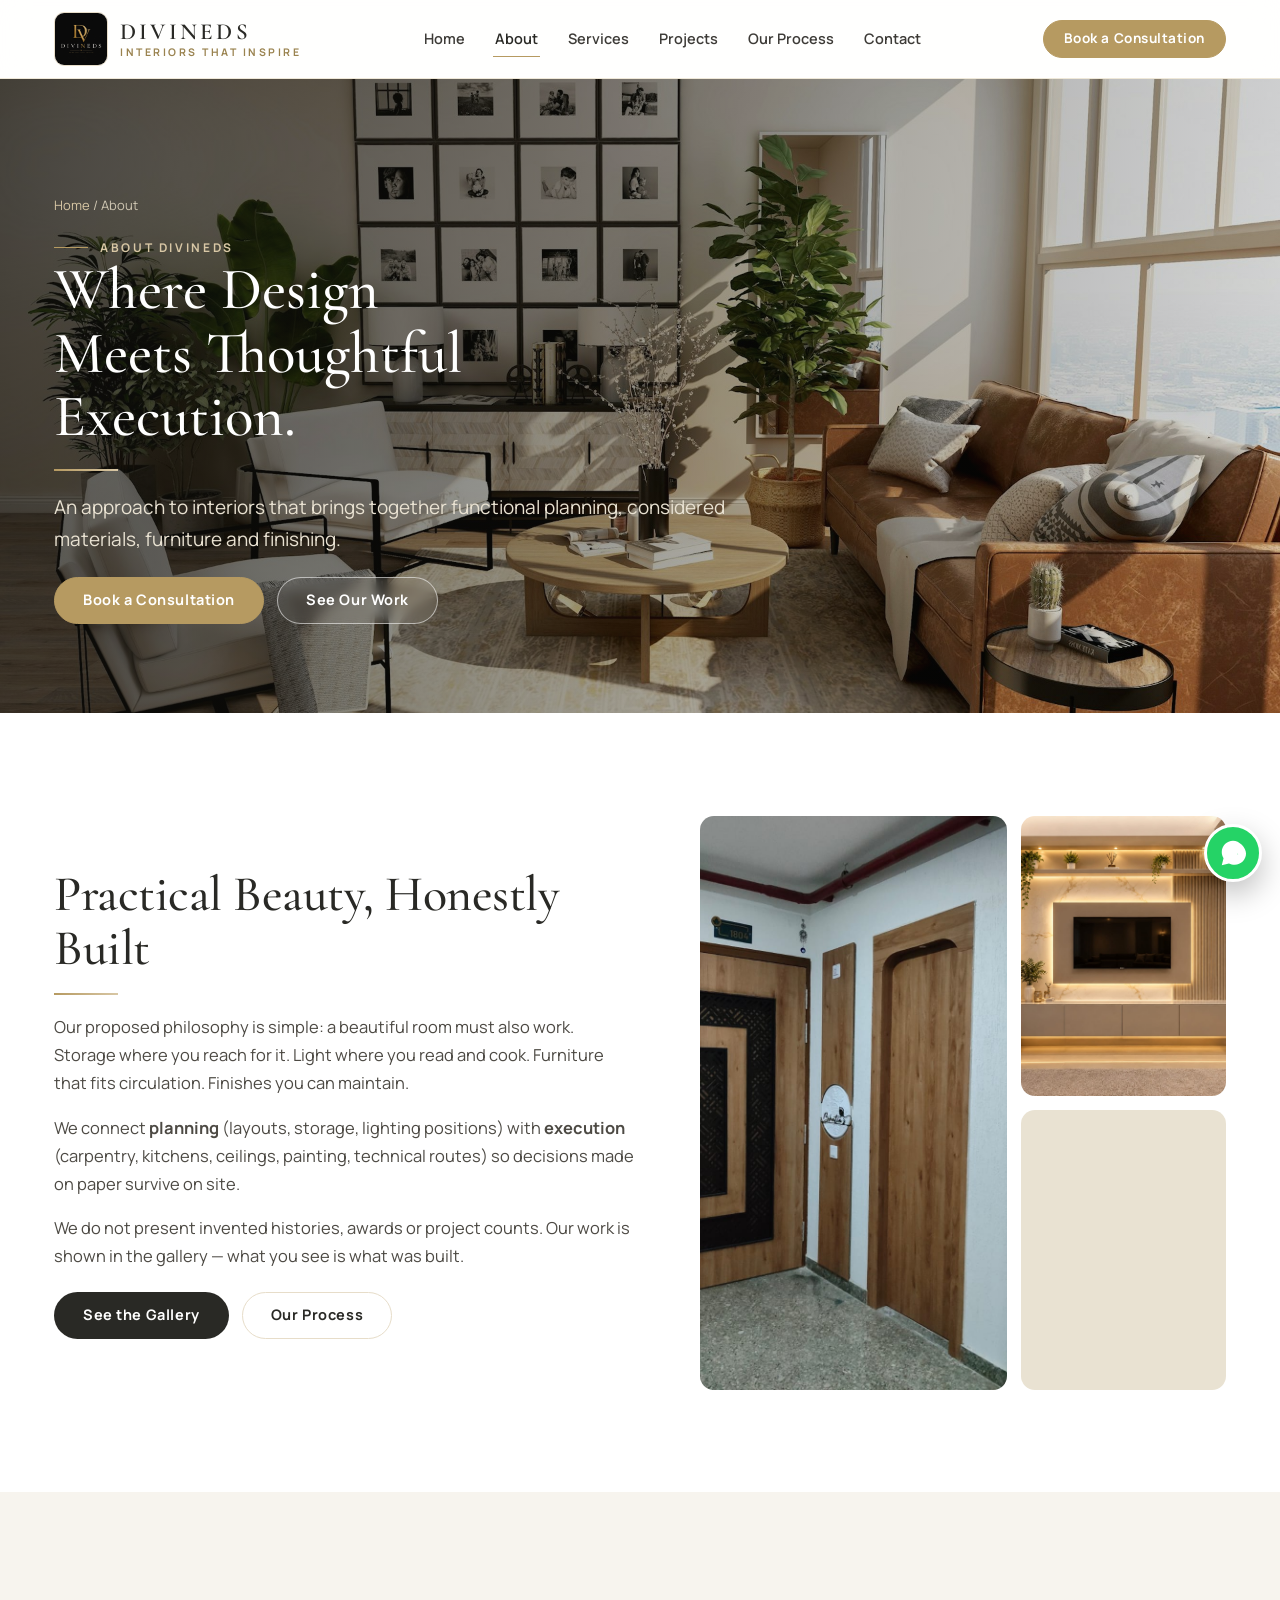
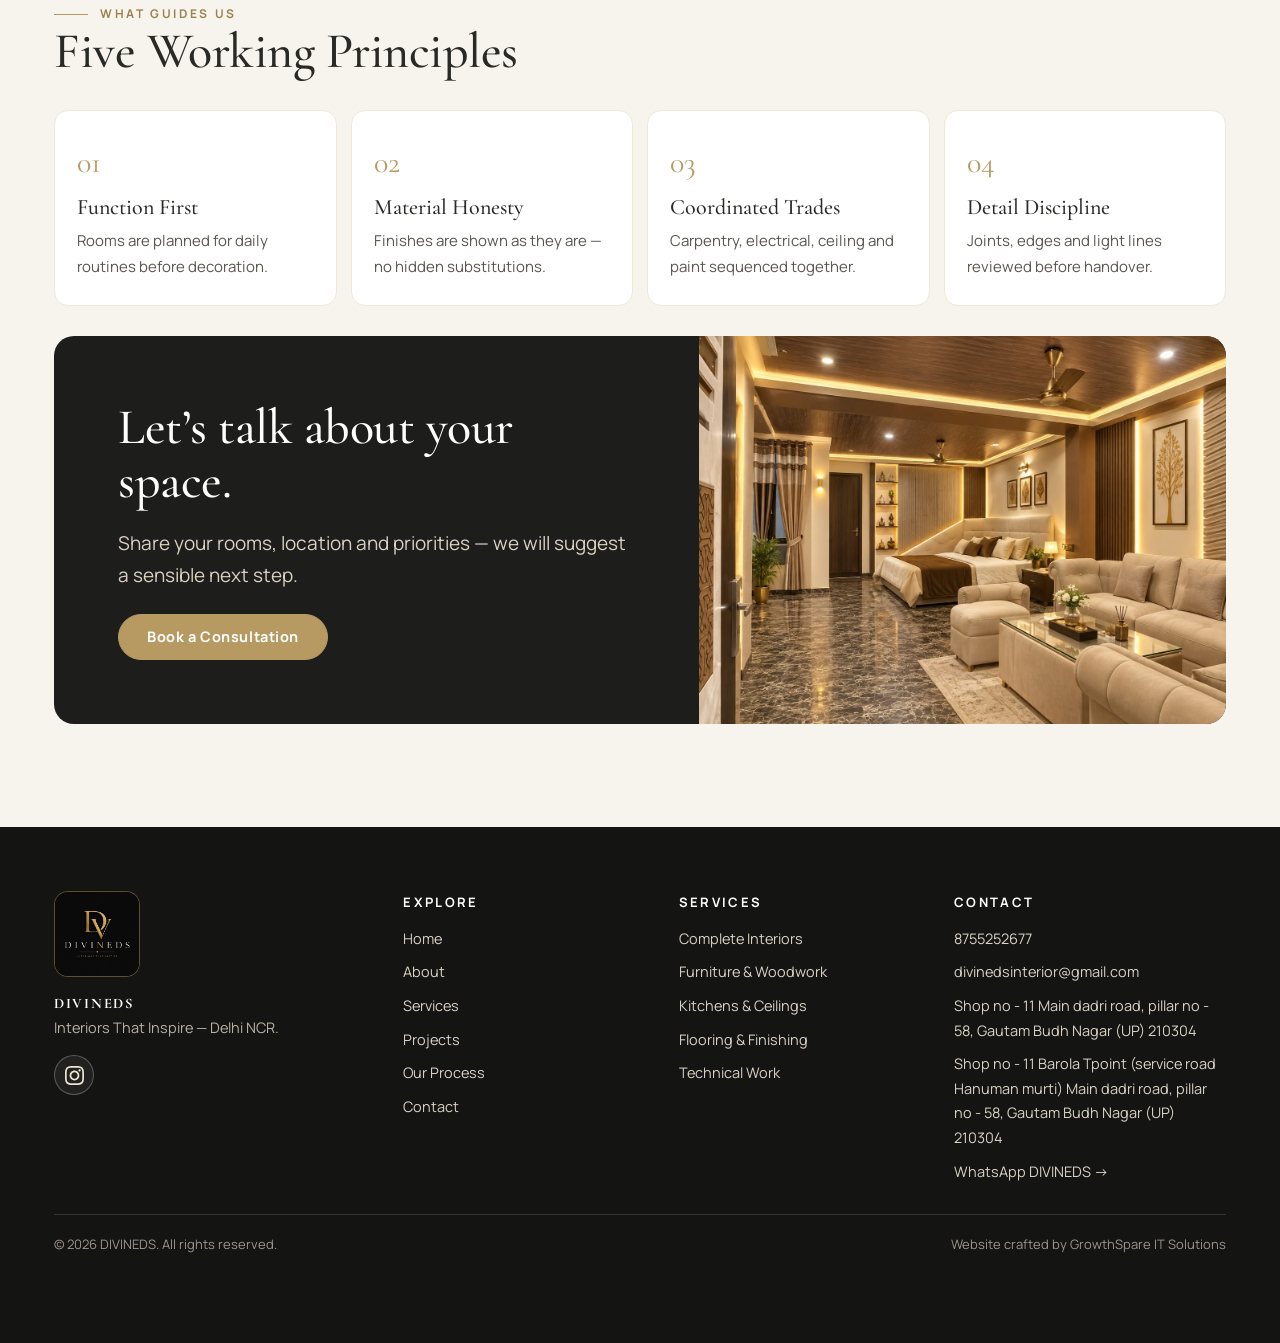
==== about.html @ 7812a4da "Launch DIVINEDS luxury interior website" ====
<!DOCTYPE html>
<html lang="en">
<head>
<meta charset="UTF-8"><meta name="viewport" content="width=device-width, initial-scale=1.0">
<title>About DIVINEDS — Design Philosophy & Execution Focus | Delhi NCR</title>
<meta name="description" content="About DIVINEDS — a Delhi NCR interior design and execution studio focused on practical functionality, thoughtful materials, furniture and finishes. Interiors That Inspire.">
<link rel="icon" type="image/jpeg" href="logo.jpg">
<link rel="preconnect" href="https://fonts.googleapis.com"><link rel="preconnect" href="https://fonts.gstatic.com" crossorigin>
<link href="https://fonts.googleapis.com/css2?family=Cormorant+Garamond:wght@400;500;600&family=Manrope:wght@400;500;600;700;800&display=swap" rel="stylesheet">
<link rel="stylesheet" href="css/styles.css">
<noscript><style>.reveal{opacity:1!important;transform:none!important}.mobile-menu{display:block}.menu-btn{display:none}</style></noscript>
</head>
<body>
<a class="skip" href="#main">Skip to content</a>
<header class="site-header"><div class="header-inner">
<a class="brand" href="index.html" aria-label="DIVINEDS home"><img src="logo.jpg" alt="DIVINEDS logo" width="108" height="108"><span class="brand-text"><strong>DIVINEDS</strong><span>Interiors That Inspire</span></span></a>
<nav class="nav-desktop" aria-label="Primary"><a href="index.html">Home</a><a href="about.html">About</a><a href="services.html">Services</a><a href="projects.html">Projects</a><a href="process.html">Our Process</a><a href="contact.html">Contact</a></nav>
<div class="header-cta"><a class="btn btn-gold btn-sm" data-wa-general="General Consultation" href="https://wa.me/918755252677">Book a Consultation</a><button class="menu-btn" id="menuBtn" aria-expanded="false" aria-controls="mobileMenu" aria-label="Open menu"><svg viewBox="0 0 24 24" fill="none" stroke="currentColor" stroke-width="2"><path d="M3 6h18M3 12h18M3 18h18"/></svg></button></div></div>
<nav class="mobile-menu" id="mobileMenu" aria-label="Mobile"><a href="index.html">Home</a><a href="about.html">About</a><a href="services.html">Services</a><a href="projects.html">Projects</a><a href="process.html">Our Process</a><a href="contact.html">Contact</a><a href="consultation.html" style="color:#9a834f">Book a Consultation →</a></nav></header>
<main id="main">
<div class="hero-inner">
  <div class="bg"><img src="assets/banners/about-hero.jpg" alt="Warm architectural living room with gallery wall, designer chairs and soft natural light" fetchpriority="high"></div>
  <div class="shade"></div>
  <div class="inner">
    <div class="breadcrumb"><a href="index.html">Home</a> / About</div>
    <span class="eyebrow" style="color:#D8C7A5">About DIVINEDS</span>
    <h1>Where Design Meets Thoughtful Execution.</h1>
    <hr class="gold-rule">
    <p class="lead">An approach to interiors that brings together functional planning, considered materials, furniture and finishing.</p>
    <div class="mt"><a class="btn btn-gold" href="consultation.html">Book a Consultation</a> <a class="btn btn-outline" href="projects.html" style="margin-left:10px">See Our Work</a></div>
  </div>
</div>
<section class="section section-white"><div class="wrap split">
<div class="reveal"><h2 class="h-section">Practical Beauty, Honestly Built</h2><hr class="gold-rule"><div class="prose"><p>Our proposed philosophy is simple: a beautiful room must also work. Storage where you reach for it. Light where you read and cook. Furniture that fits circulation. Finishes you can maintain.</p><p>We connect <strong>planning</strong> (layouts, storage, lighting positions) with <strong>execution</strong> (carpentry, kitchens, ceilings, painting, technical routes) so decisions made on paper survive on site.</p><p>We do not present invented histories, awards or project counts. Our work is shown in the gallery — what you see is what was built.</p></div><div class="mt"><a class="btn btn-dark" href="projects.html">See the Gallery</a> <a class="btn btn-ghost" href="process.html" style="margin-left:10px">Our Process</a></div></div>
<div class="reveal"><div class="collage"><div><img src="assets/WhatsApp Image 2026-10-11 at 1.36.39 AM (1).jpeg" alt="Apartment entrance with detailed wood doors" loading="lazy"></div><div><img src="assets/WhatsApp Image 2026-10-11 at 1.36.36 AM (1).jpeg" alt="Backlit TV wall with marble panels" loading="lazy"></div><div><img src="assets/WhatsApp Image 2026-10-11 at 1.36.48 AM.jpeg" alt="Bright modular kitchen" loading="lazy"></div></div></div>
</div></section>
<section class="section section-ivory"><div class="wrap"><div class="reveal"><span class="eyebrow">What Guides Us</span><h2 class="h-section">Five Working Principles</h2></div>
<div class="principles"><div class="principle reveal"><span class="num">01</span><h3>Function First</h3><p>Rooms are planned for daily routines before decoration.</p></div><div class="principle reveal"><span class="num">02</span><h3>Material Honesty</h3><p>Finishes are shown as they are — no hidden substitutions.</p></div><div class="principle reveal"><span class="num">03</span><h3>Coordinated Trades</h3><p>Carpentry, electrical, ceiling and paint sequenced together.</p></div><div class="principle reveal"><span class="num">04</span><h3>Detail Discipline</h3><p>Joints, edges and light lines reviewed before handover.</p></div></div>
<div class="cta-band reveal" style="margin-top:30px"><div class="txt"><h2 class="h-section">Let’s talk about your space.</h2><p class="lead">Share your rooms, location and priorities — we will suggest a sensible next step.</p><div class="mt"><a class="btn btn-gold" href="consultation.html">Book a Consultation</a></div></div><div class="ph"><img src="assets/WhatsApp Image 2026-10-11 at 1.36.37 AM (2).jpeg" alt="Open living and bedroom interior" loading="lazy"></div></div>
</div></section>
</main>
<footer><div class="wrap"><div class="foot-grid">
<div class="foot-brand"><img src="logo.jpg" alt="DIVINEDS logo" loading="lazy"><p style="margin-top:14px"><strong style="color:#fff;font-family:var(--font-serif);letter-spacing:.12em">DIVINEDS</strong><br>Interiors That Inspire — Delhi NCR.</p><div class="foot-social"><a href="https://www.instagram.com/divineds_interior22?utm_source=ig_web_button_share_sheet&mdxt=ZDNlZDc0MzIxNw==" target="_blank" rel="noopener noreferrer" aria-label="Visit DIVINEDS on Instagram"><svg viewBox="0 0 24 24" aria-hidden="true"><path d="M12 2.163c3.204 0 3.584.012 4.85.07 3.252.148 4.771 1.691 4.919 4.919.058 1.265.069 1.645.069 4.849 0 3.205-.012 3.584-.069 4.849-.149 3.225-1.664 4.771-4.919 4.919-1.266.058-1.644.07-4.85.07-3.204 0-3.584-.012-4.849-.07-3.26-.149-4.771-1.699-4.919-4.92-.058-1.265-.07-1.644-.07-4.849 0-3.204.013-3.583.07-4.849.149-3.227 1.664-4.771 4.919-4.919 1.266-.057 1.645-.069 4.849-.069zm0-2.163c-3.259 0-3.667.014-4.947.072-4.358.2-6.78 2.618-6.98 6.98-.059 1.281-.073 1.689-.073 4.948 0 3.259.014 3.668.072 4.948.2 4.358 2.618 6.78 6.98 6.98 1.281.058 1.689.072 4.948.072 3.259 0 3.668-.014 4.948-.072 4.354-.2 6.782-2.618 6.979-6.98.059-1.28.073-1.689.073-4.948 0-3.259-.014-3.667-.072-4.947-.196-4.354-2.617-6.78-6.979-6.98-1.281-.059-1.69-.073-4.949-.073zm0 5.838c-3.403 0-6.162 2.759-6.162 6.162s2.759 6.163 6.162 6.163 6.162-2.759 6.162-6.163c0-3.403-2.759-6.162-6.162-6.162zm0 10.162c-2.209 0-4-1.79-4-4 0-2.209 1.791-4 4-4s4 1.791 4 4c0 2.21-1.791 4-4 4zm6.406-11.845c-.796 0-1.441.645-1.441 1.44s.645 1.44 1.441 1.44c.795 0 1.439-.645 1.439-1.44s-.644-1.44-1.439-1.44z"/></svg></a></div></div>
<div><h5>Explore</h5><ul><li><a href="index.html">Home</a></li><li><a href="about.html">About</a></li><li><a href="services.html">Services</a></li><li><a href="projects.html">Projects</a></li><li><a href="process.html">Our Process</a></li><li><a href="contact.html">Contact</a></li></ul></div>
<div><h5>Services</h5><ul><li><a href="services.html#complete">Complete Interiors</a></li><li><a href="services.html#furniture">Furniture &amp; Woodwork</a></li><li><a href="services.html#kitchens">Kitchens &amp; Ceilings</a></li><li><a href="services.html#finishing">Flooring &amp; Finishing</a></li><li><a href="services.html#technical">Technical Work</a></li></ul></div>
<div><h5>Contact</h5><ul><li><a href="tel:+918755252677">8755252677</a></li><li><a href="mailto:divinedsinterior@gmail.com">divinedsinterior@gmail.com</a></li><li>Shop no - 11 Main dadri road, pillar no - 58, Gautam Budh Nagar (UP) 210304</li><li>Shop no - 11 Barola Tpoint (service road Hanuman murti) Main dadri road, pillar no - 58, Gautam Budh Nagar (UP) 210304</li><li><a data-wa-general="General Consultation" href="https://wa.me/918755252677">WhatsApp DIVINEDS →</a></li></ul></div>
</div><div class="foot-bottom"><span>© <span data-year>2026</span> DIVINEDS. All rights reserved.</span><span>Website crafted by GrowthSpare IT Solutions</span></div></div></footer>
<a class="wa-float" data-wa-general="General Consultation" href="https://wa.me/918755252677" aria-label="Chat on WhatsApp"><svg viewBox="0 0 32 32"><path d="M16 3C9.4 3 4 8.4 4 15c0 2.4.7 4.6 1.9 6.5L4 29l7.7-1.9c1.8 1 3.9 1.5 6.1 1.5h.1c6.6 0 12-5.4 12-12S22.6 3 16 3zm5.5 14.5c-.3-.2-1.8-.9-2-1s-.5-.2-.7.1-.8 1-1 1.2-.4.2-.7.1c-.3-.2-1.3-.5-2.4-1.5-.9-.8-1.5-1.8-1.7-2-.2-.3 0-.5.1-.6l.5-.6c.1-.2.2-.4.3-.6.1-.2 0-.4 0-.6L14.3 9c-.2-.5-.4-.4-.6-.4h-.5c-.2 0-.6.2-.9.8-.3.6-1.1 2.7-1.1 2.7s-.1.2 0 .5c.3.9 1.9 3.6 4.6 5 .6.3 1.1.4 1.5.6.6.2 1.2.2 1.6.1.5-.1 1.8-.7 2-1.4.2-.7.2-1.3.2-1.4-.1-.2-.3-.2-.6-.4z" fill="#fff"/></svg></a>
<script src="js/main.js" defer></script>
</body>
</html>
---- css/styles.css ----
/* DIVINEDS — White & Gold Luxury Interior System */
:root{
  --ivory:#F7F4EE;
  --white:#FFFFFF;
  --champagne:#D8C7A5;
  --gold:#B69A61;
  --gold-deep:#9a834f;
  --gold-soft:#EDE4D2;
  --charcoal:#292925;
  --ink:#2b2b28;
  --taupe:#887C6D;
  --line:#E7DDC9;
  --line-soft:#EFE8D8;
  --dark:#1d1d1b;
  --radius:14px;
  --radius-sm:10px;
  --shadow:0 18px 50px rgba(41,41,37,.10);
  --shadow-sm:0 8px 28px rgba(41,41,37,.09);
  --font-serif:"Cormorant Garamond","DM Serif Display",Georgia,"Times New Roman",serif;
  --font-sans:"Manrope","Inter",system-ui,-apple-system,"Segoe UI",Roboto,Arial,sans-serif;
  --max:1220px;
  --pad:clamp(56px,8vw,104px);
}
*{box-sizing:border-box}
html{scroll-behavior:smooth}
@media (prefers-reduced-motion:reduce){html{scroll-behavior:auto} *{animation-duration:.001ms!important;transition-duration:.001ms!important}}
body{margin:0;font-family:var(--font-sans);color:var(--ink);background:var(--ivory);line-height:1.7;font-size:16.5px;-webkit-font-smoothing:antialiased}
img{max-width:100%;display:block}
a{color:inherit}
::selection{background:var(--gold);color:#fff}
.wrap{max-width:var(--max);margin:0 auto;padding:0 24px}
section{position:relative}
.eyebrow{display:inline-flex;align-items:center;gap:12px;font-size:12px;letter-spacing:.22em;text-transform:uppercase;color:var(--gold-deep);font-weight:700}
.eyebrow::before{content:"";width:34px;height:1px;background:var(--gold);display:inline-block}
h1,h2,h3{font-family:var(--font-serif);font-weight:500;line-height:1.08;color:var(--charcoal);margin:0}
.h-display{font-size:clamp(40px,6vw,76px);letter-spacing:-.01em}
.h-section{font-size:clamp(30px,4vw,50px);letter-spacing:-.01em}
.h-card{font-size:clamp(22px,2.4vw,30px)}
.lead{font-size:clamp(16px,1.6vw,19px);color:#4d4a44;max-width:62ch}
.muted{color:var(--taupe)}
.gold-rule{width:64px;height:2px;background:linear-gradient(90deg,var(--gold),var(--champagne));border:0;margin:18px 0}
.btn{display:inline-flex;align-items:center;justify-content:center;gap:10px;padding:15px 28px;border-radius:999px;font-weight:700;font-size:14.5px;letter-spacing:.04em;text-decoration:none;border:1px solid transparent;cursor:pointer;transition:.25s ease;line-height:1}
.btn-gold{background:var(--gold);color:#fff;border-color:var(--gold)}
.btn-gold:hover{background:var(--gold-deep);border-color:var(--gold-deep);transform:translateY(-1px)}
.btn-outline{background:rgba(255,255,255,.08);color:#fff;border-color:rgba(255,255,255,.55);backdrop-filter:blur(6px)}
.btn-outline:hover{border-color:#fff;background:rgba(255,255,255,.16)}
.btn-light{background:#fff;color:var(--charcoal);border-color:#fff}
.btn-dark{background:var(--charcoal);color:#fff}
.btn-ghost{background:transparent;color:var(--charcoal);border-color:var(--line)}
.btn-ghost:hover{border-color:var(--gold);color:var(--gold-deep)}
.btn-sm{padding:11px 20px;font-size:13.5px}
/* WhatsApp enquiry buttons — green treatment (service enquiries only; consultation CTAs stay gold) */
.btn-wa{background:#25D366;border-color:#25D366;color:#FFFFFF}
.btn-wa:hover{background:#128C7E;border-color:#128C7E;color:#FFFFFF;transform:translateY(-1px)}
.btn-wa:focus-visible{outline:3px solid #128C7E;outline-offset:3px}
.btn-wa svg{width:18px;height:18px;fill:#FFFFFF;flex:0 0 18px}
.btn-wa.btn-sm svg{width:16px;height:16px;flex-basis:16px}
/* Instagram integration — restrained luxury treatment */
.insta-cta{display:flex;align-items:center;justify-content:space-between;gap:20px;flex-wrap:wrap;background:#fff;border:1px solid var(--line-soft);border-radius:18px;padding:clamp(20px,3.5vw,32px);margin-top:26px;box-shadow:var(--shadow-sm)}
.insta-cta .txt{max-width:60ch}
.insta-cta .txt p{margin:8px 0 0;color:#4d4a44;font-size:16px}
.btn-insta{background:var(--charcoal);border-color:var(--charcoal);color:#fff}
.btn-insta:hover{background:#000;border-color:#000;color:#fff;transform:translateY(-1px)}
.btn-insta:focus-visible{outline:3px solid var(--gold);outline-offset:3px}
.btn-insta svg{width:19px;height:19px;fill:#fff;flex:0 0 19px}
.insta-icon-badge{display:inline-flex;align-items:center;justify-content:center;width:46px;height:46px;border-radius:14px;background:linear-gradient(135deg,#F58529,#DD2A7B 55%,#8134AF);flex:0 0 46px}
.insta-icon-badge svg{width:24px;height:24px;fill:#fff}
.foot-social{display:flex;gap:10px;margin-top:14px}
.foot-social a{display:inline-flex;align-items:center;justify-content:center;width:40px;height:40px;border-radius:50%;border:1px solid rgba(255,255,255,.25);background:rgba(255,255,255,.06)}
.foot-social a:hover{background:rgba(255,255,255,.14);border-color:#fff}
.foot-social a:focus-visible{outline:3px solid var(--gold);outline-offset:2px}
.foot-social svg{width:19px;height:19px;fill:#EDE4D2}
/* Our Process — work-photo alignment (top-aligned, natural proportions) */
.split.process-split{align-items:start}
.process-split .steps{margin-top:0}
.process-side .img-frame{max-width:520px}
.process-side .img-frame img{object-position:center 30%}
@media(max-width:920px){.process-side .img-frame{max-width:560px;margin:0 auto}}
/* Service finishing images (11/12 match 9/10 treatment) */
.svc-item img{width:100%;height:220px;object-fit:cover;display:block}
/* Header */
.skip{position:absolute;left:-9999px;background:var(--charcoal);color:#fff;padding:10px 16px;z-index:200;border-radius:8px}
.skip:focus{left:12px;top:12px}
.site-header{position:sticky;top:0;z-index:80;background:rgba(255,255,255,.92);backdrop-filter:blur(14px);border-bottom:1px solid var(--line-soft)}
.header-inner{display:flex;align-items:center;justify-content:space-between;gap:16px;height:78px;max-width:var(--max);margin:0 auto;padding:0 24px}
.brand{display:flex;align-items:center;gap:12px;text-decoration:none}
.brand img{width:54px;height:54px;object-fit:cover;border-radius:10px;border:1px solid var(--line);background:#000}
.brand-text{line-height:1.1}
.brand-text strong{font-family:var(--font-serif);font-size:23px;letter-spacing:.14em;color:var(--charcoal);font-weight:600}
.brand-text span{display:block;font-size:10.5px;letter-spacing:.24em;text-transform:uppercase;color:var(--gold-deep);font-weight:700;margin-top:2px}
.nav-desktop{display:flex;align-items:center;gap:26px}
.nav-desktop a{position:relative;text-decoration:none;font-size:14.5px;font-weight:600;color:#3d3b37;padding:8px 2px}
.nav-desktop a::after{content:"";position:absolute;left:0;bottom:2px;height:1.5px;width:0;background:var(--gold);transition:.25s}
.nav-desktop a:hover::after,.nav-desktop a.active::after{width:100%}
.nav-desktop a.active{color:var(--charcoal)}
.header-cta{display:flex;align-items:center;gap:12px}
.menu-btn{display:none;border:1px solid var(--line);background:#fff;border-radius:10px;width:46px;height:46px;cursor:pointer;align-items:center;justify-content:center}
.menu-btn svg{width:22px;height:22px}
.mobile-menu{display:none;border-top:1px solid var(--line-soft);background:#fff;padding:10px 24px 22px}
.mobile-menu.open{display:block}
.mobile-menu a{display:block;padding:13px 4px;text-decoration:none;font-weight:700;border-bottom:1px solid var(--line-soft);color:var(--charcoal)}
.mobile-menu a:last-child{border-bottom:0}
@media(max-width:1100px){.nav-desktop{display:none}.menu-btn{display:inline-flex}.header-cta .btn{display:none}.header-inner{height:70px}.brand img{width:46px;height:46px}.brand-text strong{font-size:20px}}
/* Hero */
.hero{position:relative;isolation:isolate;min-height:min(92vh,900px);display:flex;align-items:flex-end;background:#111;color:#fff;overflow:hidden}
.hero-video{position:absolute;inset:0;width:100%;height:100%;display:block;object-fit:cover;object-position:center;z-index:1;background:#111}
.hero video{position:absolute;inset:0;width:100%;height:100%;object-fit:cover;background:#111;z-index:1}
.hero-fallback{position:absolute;inset:0;background-size:cover;background-position:center;z-index:0;display:block;pointer-events:none}
.hero.is-playing .hero-fallback{display:none!important}
.hero::after{content:"";position:absolute;inset:0;z-index:2;background:linear-gradient(180deg,rgba(15,15,13,.28) 0%,rgba(15,15,13,.18) 38%,rgba(20,18,12,.55) 100%);pointer-events:none}
.hero-play{position:absolute;z-index:4;right:24px;bottom:70px;display:inline-flex;align-items:center;gap:10px;padding:13px 20px;border-radius:999px;border:1px solid rgba(255,255,255,.6);background:rgba(0,0,0,.55);color:#fff;font:700 13.5px/1 var(--font-sans);letter-spacing:.06em;cursor:pointer;backdrop-filter:blur(8px)}
.hero-play svg{width:18px;height:18px;fill:#fff}
.hero-play:hover{background:rgba(0,0,0,.75);border-color:#fff}
.hero-play[hidden]{display:none!important}
@media(max-width:760px){.hero-play{right:16px;bottom:150px}}
.hero-content{position:relative;z-index:3;width:100%;max-width:var(--max);margin:0 auto;padding:0 24px 72px}
.hero-badge{display:inline-flex;align-items:center;gap:10px;font-size:12px;letter-spacing:.22em;text-transform:uppercase;color:#F3E9D2;border:1px solid rgba(214,199,165,.55);padding:9px 16px;border-radius:999px;background:rgba(0,0,0,.28);backdrop-filter:blur(8px);max-width:100%}
.hero-badge i{width:7px;height:7px;border-radius:50%;background:var(--champagne);display:inline-block}
.hero h1{color:#fff;margin:20px 0 14px;max-width:14ch}
.hero p{color:#EDE7D8;max-width:58ch;font-size:clamp(15.5px,1.7vw,18.5px)}
.hero-actions{display:flex;flex-wrap:wrap;gap:12px;margin-top:26px}
.hero-meta{margin-top:18px;font-size:12.5px;letter-spacing:.18em;text-transform:uppercase;color:#D8C7A5}
.scroll-hint{position:absolute;right:96px;bottom:26px;z-index:3;color:#fff;font-size:12px;letter-spacing:.2em;text-transform:uppercase;opacity:.8;display:flex;align-items:center;gap:10px}
.scroll-hint::after{content:"";width:1px;height:44px;background:rgba(255,255,255,.5);display:block}
@media(max-width:760px){.hero{min-height:86vh}.hero-content{padding-bottom:56px}.scroll-hint{display:none!important}.hero-badge{font-size:10.5px;letter-spacing:.14em;padding:8px 12px}.hero-actions{flex-direction:column;align-items:stretch}.hero-actions .btn{width:100%}}
/* Sections */
.section{padding:var(--pad) 0}
.section-white{background:var(--white)}
.section-ivory{background:var(--ivory)}
.section-dark{background:var(--dark);color:#EDE8DB}
.section-dark h2,.section-dark h3{color:#fff}
.section-dark .lead{color:#CFC8B8}
.split{display:grid;grid-template-columns:1.05fr .95fr;gap:clamp(28px,5vw,72px);align-items:center}
@media(max-width:920px){.split{grid-template-columns:1fr}}
.img-frame{position:relative;border-radius:var(--radius);overflow:hidden;background:#E9E2D2;box-shadow:var(--shadow-sm)}
.img-frame img{width:100%;height:100%;object-fit:cover}
.img-tall{aspect-ratio:4/5}
.img-wide{aspect-ratio:16/11}
.img-square{aspect-ratio:1/1}
.img-badge{position:absolute;left:16px;bottom:16px;background:rgba(255,255,255,.94);border:1px solid var(--line);border-radius:12px;padding:10px 14px;font-size:13px;color:var(--charcoal);box-shadow:var(--shadow-sm)}
.img-badge strong{display:block;font-family:var(--font-serif);font-size:18px}
.collage{display:grid;grid-template-columns:1.2fr .8fr;grid-template-rows:280px 280px;gap:14px}
.collage div{border-radius:14px;overflow:hidden;background:#E9E2D2}
.collage img{width:100%;height:100%;object-fit:cover}
.collage div:first-child{grid-row:span 2}
@media(max-width:640px){.collage{grid-template-columns:1fr 1fr;grid-template-rows:200px 200px}}
/* Gallery editorial */
.ed-grid{display:grid;grid-template-columns:repeat(12,1fr);gap:14px;margin-top:30px}
.ed-grid figure{margin:0;border-radius:14px;overflow:hidden;position:relative;background:#E9E2D2;cursor:zoom-in;border:1px solid rgba(182,154,97,.18)}
.ed-grid img{width:100%;height:100%;object-fit:cover;transition:transform .6s ease}
.ed-grid figure:hover img{transform:scale(1.045)}
.ed-grid figcaption{position:absolute;left:0;right:0;bottom:0;padding:34px 16px 14px;background:linear-gradient(180deg,transparent,rgba(0,0,0,.62));color:#fff;font-size:13px}
.ed-grid figcaption strong{font-family:var(--font-serif);font-size:18px;display:block}
.span4{grid-column:span 4;height:340px}.span5{grid-column:span 5;height:340px}.span6{grid-column:span 6;height:380px}.span7{grid-column:span 7;height:380px}.span8{grid-column:span 8;height:380px}.span12{grid-column:span 12;height:420px}
@media(max-width:900px){.span4,.span5,.span6,.span7,.span8{grid-column:span 6;height:280px}.span12{height:300px}}
@media(max-width:600px){.ed-grid{grid-template-columns:1fr 1fr}.span4,.span5,.span6,.span7,.span8,.span12{grid-column:span 2;height:240px}}
/* principles */
.principles{display:grid;grid-template-columns:repeat(4,1fr);gap:14px;margin-top:32px}
.principle{background:#fff;border:1px solid var(--line-soft);border-radius:14px;padding:26px 22px}
.principle .num{font-family:var(--font-serif);color:var(--gold);font-size:30px}
.principle h3{margin:8px 0 8px;font-size:22px}
.principle p{margin:0;color:#5a564e;font-size:15px}
@media(max-width:920px){.principles{grid-template-columns:1fr 1fr}}
@media(max-width:560px){.principles{grid-template-columns:1fr}}
/* service families */
.families{display:grid;grid-template-columns:repeat(3,1fr);gap:16px;margin-top:30px}
.family{background:#fff;border:1px solid var(--line-soft);border-radius:16px;overflow:hidden;display:flex;flex-direction:column;transition:.25s}
.family:hover{transform:translateY(-3px);box-shadow:var(--shadow)}
.family .ph{height:230px;overflow:hidden;background:#E9E2D2}
.family .ph img{width:100%;height:100%;object-fit:cover}
.family .bd{padding:22px}
.family .bd h3{margin:0 0 8px}
.family .bd p{margin:0 0 14px;color:#5a564e;font-size:15px}
.link-gold{color:var(--gold-deep);font-weight:800;text-decoration:none;border-bottom:1.5px solid var(--gold);padding-bottom:2px}
@media(max-width:920px){.families{grid-template-columns:1fr 1fr}}
@media(max-width:620px){.families{grid-template-columns:1fr}}
/* solutions */
.sol-grid{display:grid;grid-template-columns:repeat(3,1fr);gap:14px;margin-top:28px}
.sol{border-radius:16px;overflow:hidden;position:relative;min-height:420px;display:flex;align-items:flex-end;color:#fff;background:#222}
.sol img{position:absolute;inset:0;width:100%;height:100%;object-fit:cover}
.sol::after{content:"";position:absolute;inset:0;background:linear-gradient(180deg,rgba(0,0,0,.05),rgba(0,0,0,.68))}
.sol div{position:relative;z-index:1;padding:24px}
.sol h3{color:#fff;margin:0 0 6px;font-size:28px}
.sol p{margin:0 0 12px;color:#EDE7D8;font-size:15px}
@media(max-width:920px){.sol-grid{grid-template-columns:1fr}.sol{min-height:320px}}
/* craft strip */
.craft{display:grid;grid-template-columns:.9fr 1.1fr;gap:clamp(24px,4vw,56px);align-items:center}
.craft-imgs{display:grid;grid-template-columns:1fr 1fr;gap:12px}
.craft-imgs figure{margin:0;border-radius:14px;overflow:hidden;background:#E9E2D2}
.craft-imgs img{width:100%;height:260px;object-fit:cover}
.craft-imgs figure:first-child{grid-column:span 2}
.craft-imgs figure:first-child img{height:320px}
@media(max-width:920px){.craft{grid-template-columns:1fr}}
.checklist{list-style:none;padding:0;margin:18px 0;display:grid;gap:10px}
.checklist li{display:flex;gap:10px;align-items:flex-start;color:#45423d;font-size:15.5px}
.checklist svg{flex:0 0 20px;margin-top:3px}
/* compact services */
.compact{display:grid;grid-template-columns:repeat(4,1fr);gap:12px;margin-top:26px}
.compact a{background:#fff;border:1px solid var(--line-soft);border-radius:14px;padding:20px;text-decoration:none;transition:.2s}
.compact a:hover{border-color:var(--gold);box-shadow:var(--shadow-sm)}
.compact h4{margin:0 0 6px;font-family:var(--font-serif);font-size:20px;color:var(--charcoal)}
.compact p{margin:0;font-size:13.8px;color:#6a665e}
@media(max-width:920px){.compact{grid-template-columns:1fr 1fr}}
@media(max-width:560px){.compact{grid-template-columns:1fr}}
/* timeline */
.timeline{display:grid;grid-template-columns:repeat(4,1fr);gap:12px;margin-top:28px;counter-reset:step}
.t-step{background:#fff;border:1px solid var(--line-soft);border-radius:14px;padding:22px;position:relative}
.t-step::before{content:attr(data-n);font-family:var(--font-serif);font-size:40px;color:var(--gold-soft);line-height:1;display:block}
.t-step h4{margin:8px 0 6px;font-family:var(--font-serif);font-size:21px}
.t-step p{margin:0;font-size:14.5px;color:#5c5850}
@media(max-width:920px){.timeline{grid-template-columns:1fr 1fr}}
@media(max-width:560px){.timeline{grid-template-columns:1fr}}
/* CTA band */
.cta-band{border-radius:20px;overflow:hidden;position:relative;color:#fff;display:grid;grid-template-columns:1.1fr .9fr;min-height:380px;background:var(--dark)}
.cta-band .txt{padding:clamp(28px,5vw,64px);position:relative;z-index:1}
.cta-band h2{color:#fff}
.cta-band p{color:#D9D2C0}
.cta-band .ph{position:relative;min-height:280px}
.cta-band .ph img{position:absolute;inset:0;width:100%;height:100%;object-fit:cover}
@media(max-width:880px){.cta-band{grid-template-columns:1fr}.cta-band .ph{min-height:260px;position:relative}.cta-band .ph img{position:relative;height:260px}}
/* contact cards */
.contact-grid{display:grid;grid-template-columns:1fr 1fr;gap:14px;margin-top:28px}
.c-card{background:#fff;border:1px solid var(--line-soft);border-radius:16px;padding:26px}
.c-card h3{margin:0 0 10px}
.c-row{display:flex;gap:12px;align-items:flex-start;margin:12px 0;font-size:15px}
.c-row svg{flex:0 0 20px;margin-top:3px}
@media(max-width:860px){.contact-grid{grid-template-columns:1fr}}
/* footer */
footer{background:#141413;color:#D8D2C2;margin-top:0}
.foot-grid{display:grid;grid-template-columns:1.3fr 1fr 1fr 1.1fr;gap:28px;padding:64px 0 30px}
.foot-brand img{width:86px;height:86px;object-fit:cover;border-radius:14px;border:1px solid rgba(182,154,97,.5);background:#000}
.foot-brand p{font-size:14.5px;color:#B9B2A1}
footer h5{color:#fff;font-size:13px;letter-spacing:.18em;text-transform:uppercase;margin:0 0 14px}
footer ul{list-style:none;margin:0;padding:0;display:grid;gap:9px;font-size:14.5px}
footer a{color:#D8D2C2;text-decoration:none}
footer a:hover{color:#fff;text-decoration:underline}
.foot-bottom{border-top:1px solid rgba(255,255,255,.12);padding:18px 0 88px;display:flex;flex-wrap:wrap;gap:10px;justify-content:space-between;font-size:13px;color:#9d9687}
.foot-bottom a{color:#C9C1AF}
@media(max-width:920px){.foot-grid{grid-template-columns:1fr 1fr}}
@media(max-width:600px){.foot-grid{grid-template-columns:1fr;padding:48px 0 24px}}
/* floating whatsapp */
.wa-float{position:fixed;right:18px;bottom:calc(18px + env(safe-area-inset-bottom));z-index:90;width:58px;height:58px;border-radius:50%;background:#25D366;display:flex;align-items:center;justify-content:center;box-shadow:0 12px 30px rgba(0,0,0,.25);border:3px solid #fff}
.wa-float svg{width:30px;height:30px;fill:#fff}
.wa-float:focus-visible{outline:3px solid var(--gold);outline-offset:3px}
/* reveal */
.reveal{opacity:0;transform:translateY(18px);transition:opacity .7s ease,transform .7s ease}
.reveal.in{opacity:1;transform:none}
@media (prefers-reduced-motion:reduce){.reveal{opacity:1;transform:none}}
/* pages */
.page-hero{background:var(--white);border-bottom:1px solid var(--line-soft);padding:56px 0 40px}
.page-hero h1{font-size:clamp(34px,5vw,58px)}
.breadcrumb{font-size:13px;color:var(--taupe);margin-bottom:12px}
.breadcrumb a{color:var(--gold-deep);text-decoration:none}
/* Premium visual page heroes (one per sub-page, distinct treatments) */
.hero-inner{position:relative;color:#fff;overflow:hidden;background:var(--dark)}
.hero-inner .bg{position:absolute;inset:0}
.hero-inner .bg img{width:100%;height:100%;object-fit:cover}
.hero-inner .shade{position:absolute;inset:0;background:linear-gradient(100deg,rgba(18,17,13,.72) 0%,rgba(18,17,13,.42) 46%,rgba(18,17,13,.14) 100%)}
.hero-inner .shade.soft{background:linear-gradient(100deg,rgba(18,17,13,.58) 0%,rgba(18,17,13,.30) 50%,rgba(18,17,13,.10) 100%)}
.hero-inner .inner{position:relative;z-index:1;max-width:var(--max);margin:0 auto;padding:clamp(64px,9vw,120px) 24px clamp(56px,7vw,96px)}
.hero-inner .breadcrumb{color:#CFC6B2}
.hero-inner .breadcrumb a{color:var(--champagne)}
.hero-inner h1{color:#fff;font-size:clamp(34px,4.6vw,60px);max-width:16ch}
.hero-inner p.lead{color:#E9E2D2;max-width:56ch}
.hero-inner .gold-rule{margin:20px 0}
.hero-split{background:var(--white);border-bottom:1px solid var(--line-soft)}
.hero-split .inner{max-width:var(--max);margin:0 auto;padding:clamp(40px,5vw,72px) 24px;display:grid;grid-template-columns:1.05fr .95fr;gap:clamp(28px,5vw,72px);align-items:center}
.hero-split h1{font-size:clamp(34px,4.6vw,58px)}
.hero-band{position:relative;color:#fff;overflow:hidden;background:var(--dark)}
.hero-band .bg{position:absolute;inset:0}
.hero-band .bg img{width:100%;height:100%;object-fit:cover;object-position:center 62%}
.hero-band .shade{position:absolute;inset:0;background:linear-gradient(180deg,rgba(18,17,13,.66),rgba(18,17,13,.45))}
.hero-band .inner{position:relative;z-index:1;max-width:var(--max);margin:0 auto;padding:clamp(48px,6vw,72px) 24px}
.hero-band h1{color:#fff;font-size:clamp(30px,4vw,48px)}
.hero-band p{color:#E9E2D2;max-width:60ch}
@media(max-width:880px){.hero-split .inner{grid-template-columns:1fr}.hero-split .img-frame{max-width:520px}}
/* Interior film cards (click-to-play, never autoplay) */
.film{display:grid;grid-template-columns:.92fr 1.08fr;gap:clamp(24px,4vw,56px);align-items:center}
@media(max-width:920px){.film{grid-template-columns:1fr}}
.film-card{position:relative;border-radius:18px;overflow:hidden;background:#111;box-shadow:var(--shadow);border:1px solid rgba(182,154,97,.25)}
.film-card video{width:100%;height:100%;object-fit:cover;display:block;background:#111}
.film-card.portrait{aspect-ratio:3/4;max-height:560px}
.film-card.wide{aspect-ratio:16/10}
.film-play{position:absolute;inset:0;display:flex;flex-direction:column;gap:10px;align-items:center;justify-content:center;background:linear-gradient(180deg,rgba(10,10,9,.08),rgba(10,10,9,.42));border:0;cursor:pointer;color:#fff;width:100%}
.film-play .disc{width:76px;height:76px;border-radius:50%;background:rgba(255,255,255,.94);display:flex;align-items:center;justify-content:center;box-shadow:0 14px 34px rgba(0,0,0,.35)}
.film-play .disc svg{width:28px;height:28px;fill:var(--charcoal);margin-left:3px}
.film-play span.lbl{font-size:12px;letter-spacing:.2em;text-transform:uppercase;color:#F3E9D2;font-weight:700}
.film-card.playing .film-play{display:none}
.film-note{font-size:13px;color:var(--taupe);margin-top:10px}
/* Spaces in Motion — editorial video showcase (one featured + supporting panels) */
.showcase-grid{display:grid;grid-template-columns:1.15fr 1fr 1fr;gap:16px;margin-top:34px;align-items:start}
.showcase-grid .film-card.portrait{aspect-ratio:3/4;max-height:520px}
@media(max-width:920px){.showcase-grid{grid-template-columns:1fr 1fr}.showcase-grid>div:first-child{grid-column:span 2}.showcase-grid .film-card.portrait{max-height:480px}}
@media(max-width:600px){.showcase-grid{grid-template-columns:1fr;max-width:440px;margin-left:auto;margin-right:auto}.showcase-grid>div:first-child{grid-column:span 1}}
/* Contact page — premium info + enquiry form split */
.contact-split{display:grid;grid-template-columns:.92fr 1.08fr;gap:clamp(20px,3.5vw,40px);margin-top:28px;align-items:start}
@media(max-width:920px){.contact-split{grid-template-columns:1fr}}
.contact-split .form-card{padding:clamp(22px,3.5vw,36px)}
.hero-inner.hero-compact .inner{padding-top:clamp(52px,7vw,88px);padding-bottom:clamp(44px,6vw,72px)}
/* moved from page-level inline styles */
#techGrid{grid-template-columns:1fr 1fr 1fr}
@media(max-width:860px){#techGrid{grid-template-columns:1fr!important}.svc-list{grid-template-columns:1fr!important}}
#svcChecks{grid-template-columns:1fr 1fr}
@media(max-width:680px){#svcChecks{grid-template-columns:1fr!important}}
/* service detail blocks */
.svc-block{display:grid;grid-template-columns:1fr 1fr;gap:clamp(22px,4vw,54px);align-items:center;padding:34px 0;border-bottom:1px solid var(--line-soft)}
.svc-block:last-child{border-bottom:0}
.svc-block.flip>div:first-child{order:2}
.svc-block.flip>div:last-child{order:1}
@media(max-width:880px){.svc-block,.svc-block.flip>div:first-child,.svc-block.flip>div:last-child{grid-template-columns:1fr;order:initial}.svc-block{grid-template-columns:1fr}}
.svc-list{display:grid;gap:14px;margin-top:16px}
.svc-item{background:var(--ivory);border:1px solid var(--line-soft);border-radius:12px;padding:18px}
.svc-item h4{margin:0 0 6px;font-family:var(--font-serif);font-size:21px}
.svc-item p{margin:0 0 10px;font-size:14.8px;color:#54504a}
/* filter + lightbox */
.filters{display:flex;flex-wrap:wrap;gap:10px;margin-top:22px}
.filters button{border:1px solid var(--line);background:#fff;border-radius:999px;padding:10px 18px;font-weight:700;font-size:13.5px;cursor:pointer;color:var(--charcoal)}
.filters button.active,.filters button:hover{background:var(--charcoal);color:#fff;border-color:var(--charcoal)}
.g-grid{display:grid;grid-template-columns:repeat(3,1fr);gap:12px;margin-top:22px}
.g-grid figure{margin:0;border-radius:12px;overflow:hidden;background:#E9E2D2;cursor:zoom-in;position:relative;height:280px;border:1px solid rgba(182,154,97,.2)}
.g-grid img{width:100%;height:100%;object-fit:cover}
.g-grid figcaption{position:absolute;left:0;right:0;bottom:0;padding:28px 12px 10px;background:linear-gradient(180deg,transparent,rgba(0,0,0,.6));color:#fff;font-size:12.5px}
@media(max-width:900px){.g-grid{grid-template-columns:1fr 1fr}.g-grid figure{height:230px}}
@media(max-width:560px){.g-grid{grid-template-columns:1fr}.g-grid figure{height:260px}}
.lightbox{position:fixed;inset:0;z-index:120;background:rgba(10,10,9,.88);display:none;align-items:center;justify-content:center;padding:20px}
.lightbox.open{display:flex}
.lightbox img{max-width:min(92vw,1100px);max-height:78vh;border-radius:12px;object-fit:contain;background:#000}
.lb-cap{color:#fff;text-align:center;margin-top:12px;font-size:14px}
.lb-btn{position:absolute;background:rgba(255,255,255,.12);border:1px solid rgba(255,255,255,.35);color:#fff;width:48px;height:48px;border-radius:50%;cursor:pointer;font-size:20px;display:flex;align-items:center;justify-content:center}
.lb-close{top:18px;right:18px}.lb-prev{left:14px;top:50%}.lb-next{right:14px;top:50%}
.lb-btn:hover{background:rgba(255,255,255,.25)}
/* forms */
.form-card{background:#fff;border:1px solid var(--line-soft);border-radius:18px;padding:clamp(22px,4vw,40px);box-shadow:var(--shadow-sm)}
.form-grid{display:grid;grid-template-columns:1fr 1fr;gap:16px}
.form-grid .full{grid-column:span 2}
@media(max-width:680px){.form-grid{grid-template-columns:1fr}.form-grid .full{grid-column:span 1}}
label{display:block;font-size:13.5px;font-weight:800;margin-bottom:7px;color:var(--charcoal)}
label .req{color:#b00020}
input,select,textarea{width:100%;border:1px solid #D9D0BC;border-radius:10px;padding:13px 14px;font-size:15px;font-family:var(--font-sans);background:#FFFEFB;color:var(--ink)}
input:focus,select:focus,textarea:focus{outline:2px solid var(--gold);border-color:var(--gold)}
textarea{min-height:120px;resize:vertical}
.field-err{font-size:13px;color:#b00020;margin-top:6px;display:none}
.field.invalid input,.field.invalid select,.field.invalid textarea{border-color:#b00020}
.field.invalid .field-err{display:block}
.form-note{background:var(--ivory);border:1px dashed var(--gold);border-radius:12px;padding:14px 16px;font-size:14px;color:#5a544a;margin-top:16px}
:focus-visible{outline:3px solid var(--gold);outline-offset:2px}
.table{width:100%;border-collapse:collapse;font-size:15px}
.table td,.table th{border-bottom:1px solid var(--line-soft);padding:12px 8px;text-align:left;vertical-align:top}
@media(max-width:560px){
  .table,.table tbody,.table tr,.table td,.table th{display:block;width:100%}
  .table tr{padding:6px 0}
  .table th{border-bottom:0;padding-bottom:0;color:var(--gold-deep);font-size:12.5px;letter-spacing:.08em;text-transform:uppercase}
}
@media(max-width:380px){
  .brand-text strong{font-size:17px;letter-spacing:.1em}
  .brand-text span{font-size:9px;letter-spacing:.18em}
  .wrap{padding:0 18px}
  .header-inner{padding:0 18px}
}
/* prose */
.prose p{color:#4d4a44}
.prose ul{color:#4d4a44}
/* utility */
.mt{margin-top:22px}.center{text-align:center}
.divider{height:1px;background:var(--line-soft);margin:0}
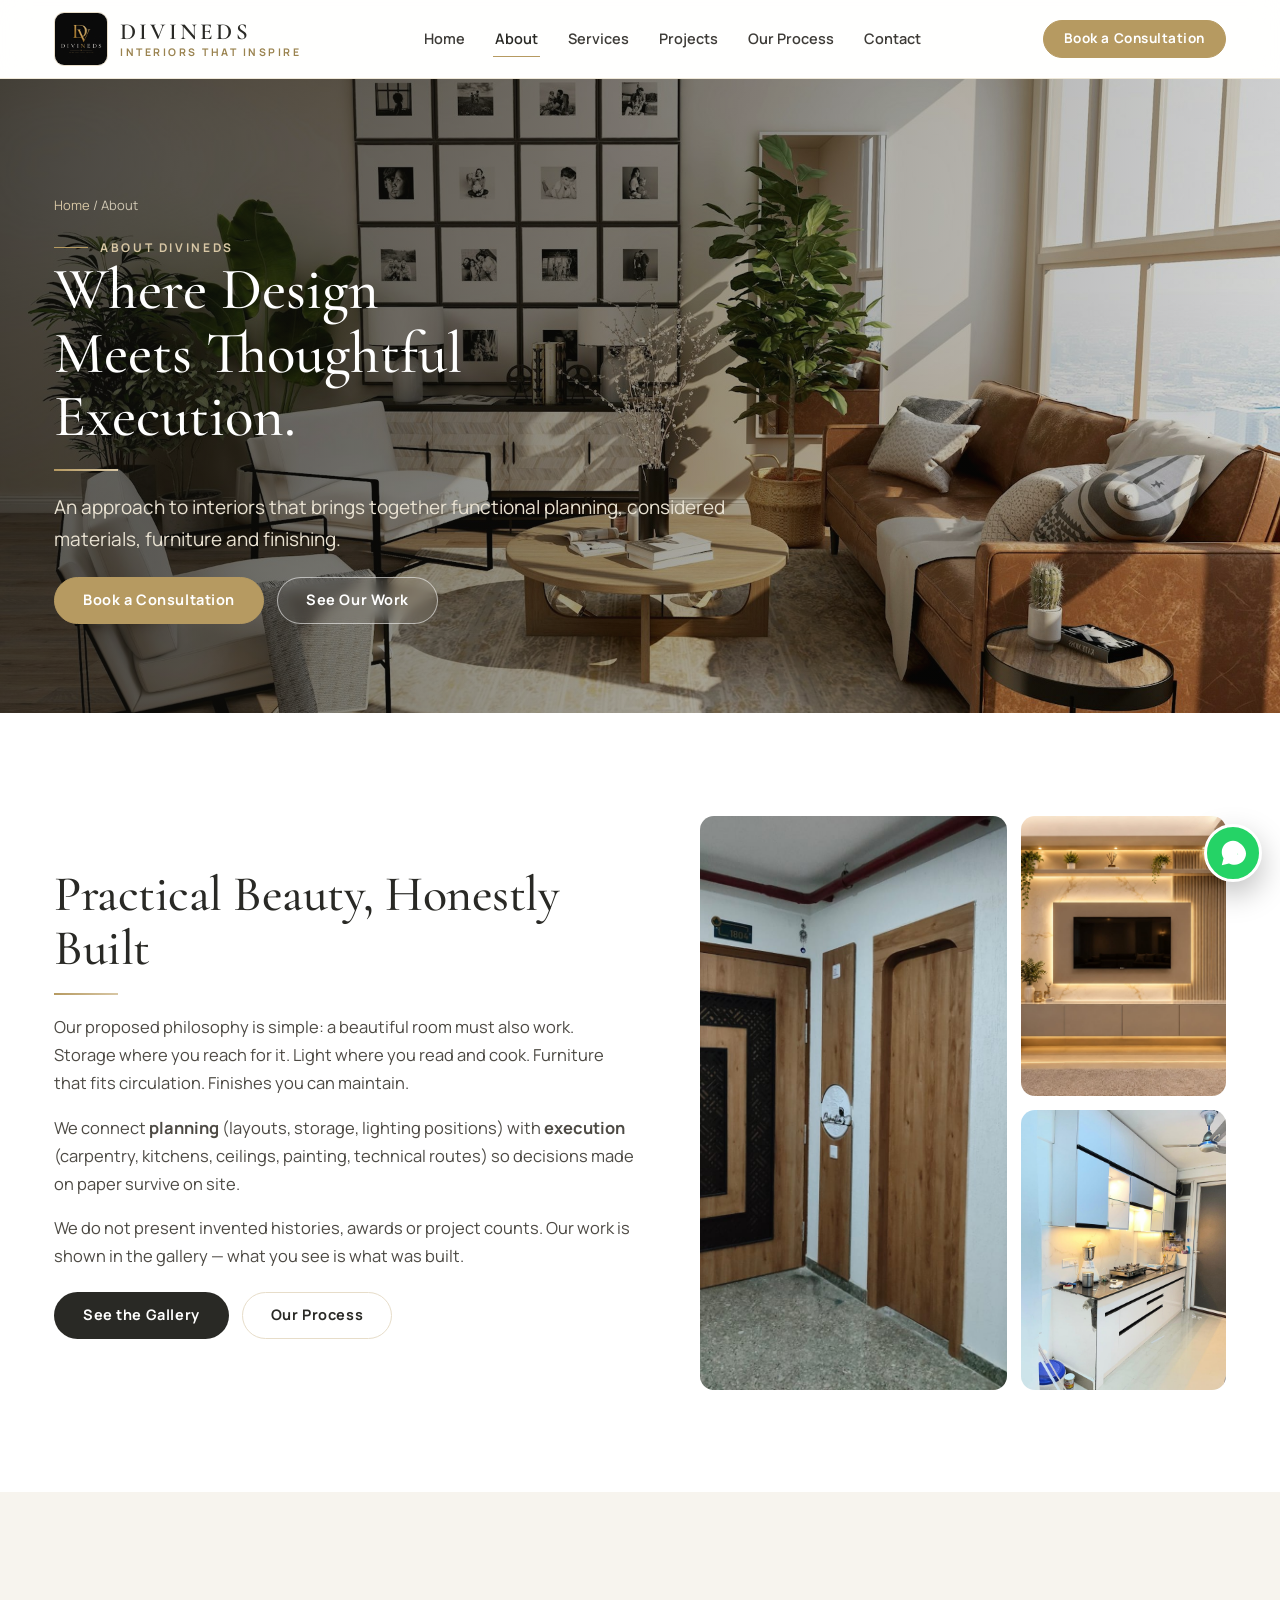
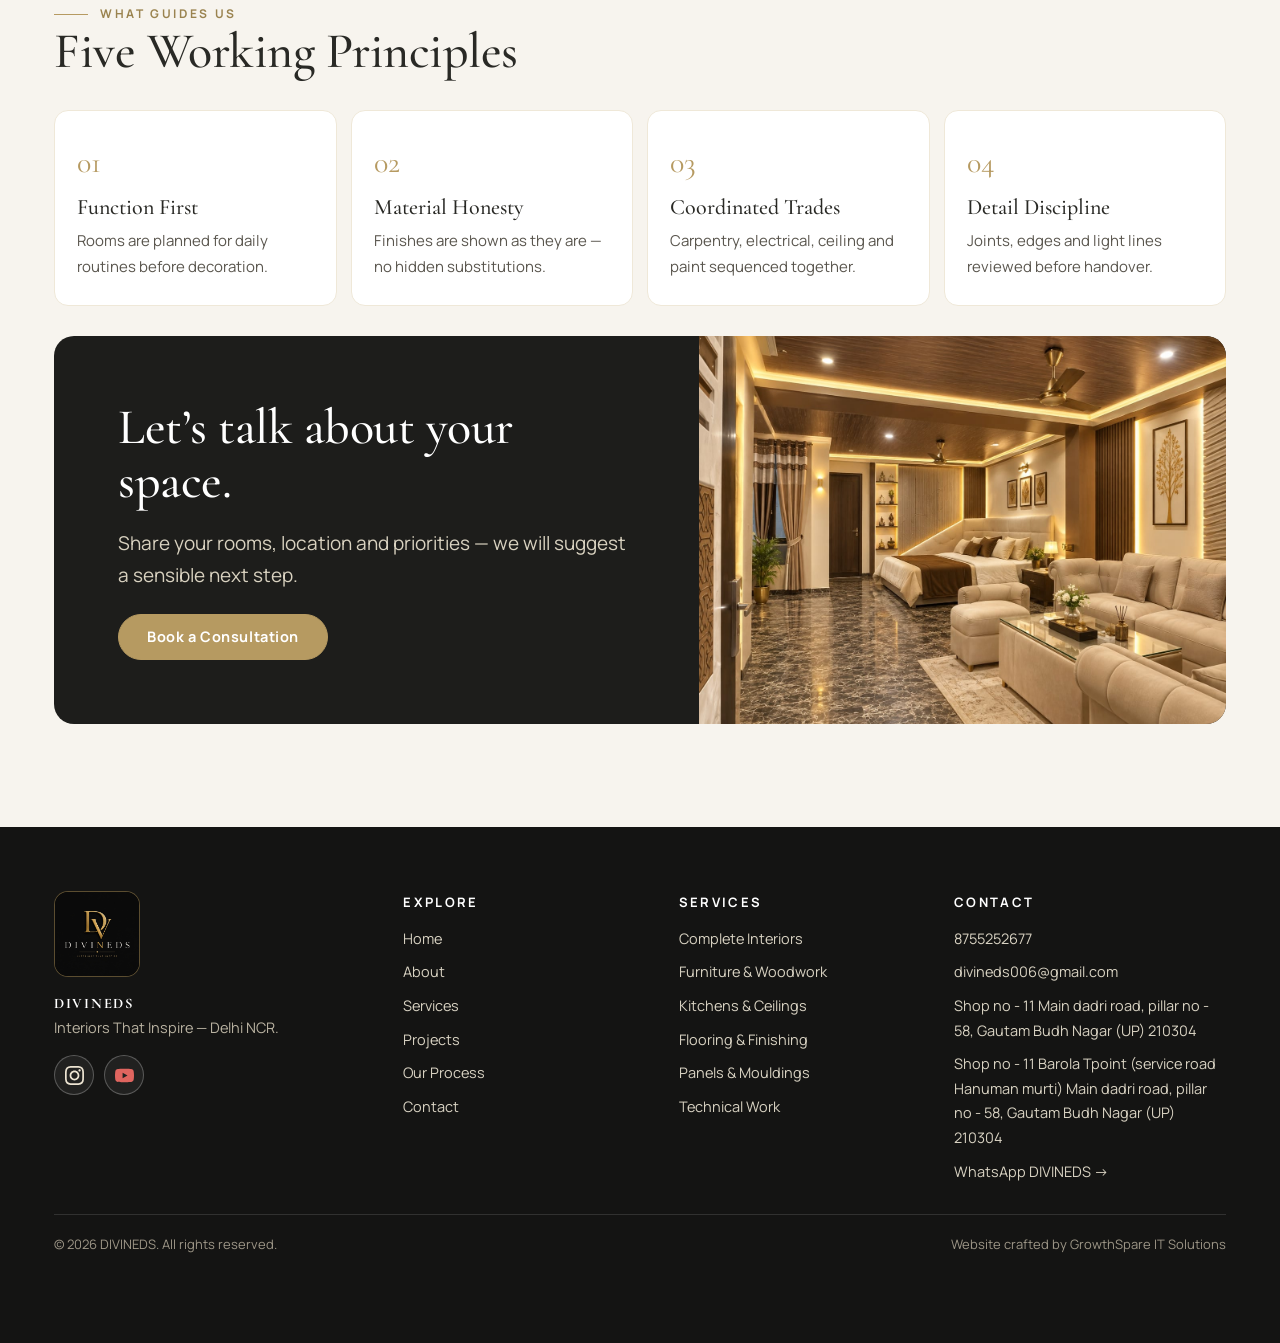
==== commit bcc0075f: "Add new services and finalize DIVINEDS website" ====
--- a/about.html
+++ b/about.html
@@ -40,10 +40,10 @@
 </div></section>
 </main>
 <footer><div class="wrap"><div class="foot-grid">
-<div class="foot-brand"><img src="logo.jpg" alt="DIVINEDS logo" loading="lazy"><p style="margin-top:14px"><strong style="color:#fff;font-family:var(--font-serif);letter-spacing:.12em">DIVINEDS</strong><br>Interiors That Inspire — Delhi NCR.</p><div class="foot-social"><a href="https://www.instagram.com/divineds_interior22?utm_source=ig_web_button_share_sheet&mdxt=ZDNlZDc0MzIxNw==" target="_blank" rel="noopener noreferrer" aria-label="Visit DIVINEDS on Instagram"><svg viewBox="0 0 24 24" aria-hidden="true"><path d="M12 2.163c3.204 0 3.584.012 4.85.07 3.252.148 4.771 1.691 4.919 4.919.058 1.265.069 1.645.069 4.849 0 3.205-.012 3.584-.069 4.849-.149 3.225-1.664 4.771-4.919 4.919-1.266.058-1.644.07-4.85.07-3.204 0-3.584-.012-4.849-.07-3.26-.149-4.771-1.699-4.919-4.92-.058-1.265-.07-1.644-.07-4.849 0-3.204.013-3.583.07-4.849.149-3.227 1.664-4.771 4.919-4.919 1.266-.057 1.645-.069 4.849-.069zm0-2.163c-3.259 0-3.667.014-4.947.072-4.358.2-6.78 2.618-6.98 6.98-.059 1.281-.073 1.689-.073 4.948 0 3.259.014 3.668.072 4.948.2 4.358 2.618 6.78 6.98 6.98 1.281.058 1.689.072 4.948.072 3.259 0 3.668-.014 4.948-.072 4.354-.2 6.782-2.618 6.979-6.98.059-1.28.073-1.689.073-4.948 0-3.259-.014-3.667-.072-4.947-.196-4.354-2.617-6.78-6.979-6.98-1.281-.059-1.69-.073-4.949-.073zm0 5.838c-3.403 0-6.162 2.759-6.162 6.162s2.759 6.163 6.162 6.163 6.162-2.759 6.162-6.163c0-3.403-2.759-6.162-6.162-6.162zm0 10.162c-2.209 0-4-1.79-4-4 0-2.209 1.791-4 4-4s4 1.791 4 4c0 2.21-1.791 4-4 4zm6.406-11.845c-.796 0-1.441.645-1.441 1.44s.645 1.44 1.441 1.44c.795 0 1.439-.645 1.439-1.44s-.644-1.44-1.439-1.44z"/></svg></a></div></div>
+<div class="foot-brand"><img src="logo.jpg" alt="DIVINEDS logo" loading="lazy"><p style="margin-top:14px"><strong style="color:#fff;font-family:var(--font-serif);letter-spacing:.12em">DIVINEDS</strong><br>Interiors That Inspire — Delhi NCR.</p><div class="foot-social"><a href="https://www.instagram.com/divineds_interior22?utm_source=ig_web_button_share_sheet&mdxt=ZDNlZDc0MzIxNw==" target="_blank" rel="noopener noreferrer" aria-label="Visit DIVINEDS on Instagram"><svg viewBox="0 0 24 24" aria-hidden="true"><path d="M12 2.163c3.204 0 3.584.012 4.85.07 3.252.148 4.771 1.691 4.919 4.919.058 1.265.069 1.645.069 4.849 0 3.205-.012 3.584-.069 4.849-.149 3.225-1.664 4.771-4.919 4.919-1.266.058-1.644.07-4.85.07-3.204 0-3.584-.012-4.849-.07-3.26-.149-4.771-1.699-4.919-4.92-.058-1.265-.07-1.644-.07-4.849 0-3.204.013-3.583.07-4.849.149-3.227 1.664-4.771 4.919-4.919 1.266-.057 1.645-.069 4.849-.069zm0-2.163c-3.259 0-3.667.014-4.947.072-4.358.2-6.78 2.618-6.98 6.98-.059 1.281-.073 1.689-.073 4.948 0 3.259.014 3.668.072 4.948.2 4.358 2.618 6.78 6.98 6.98 1.281.058 1.689.072 4.948.072 3.259 0 3.668-.014 4.948-.072 4.354-.2 6.782-2.618 6.979-6.98.059-1.28.073-1.689.073-4.948 0-3.259-.014-3.667-.072-4.947-.196-4.354-2.617-6.78-6.979-6.98-1.281-.059-1.69-.073-4.949-.073zm0 5.838c-3.403 0-6.162 2.759-6.162 6.162s2.759 6.163 6.162 6.163 6.162-2.759 6.162-6.163c0-3.403-2.759-6.162-6.162-6.162zm0 10.162c-2.209 0-4-1.79-4-4 0-2.209 1.791-4 4-4s4 1.791 4 4c0 2.21-1.791 4-4 4zm6.406-11.845c-.796 0-1.441.645-1.441 1.44s.645 1.44 1.441 1.44c.795 0 1.439-.645 1.439-1.44s-.644-1.44-1.439-1.44z"/></svg></a><a class="yt" href="https://youtube.com/@divinedsinterior?si=07XDv7aZhD7g5hRN" target="_blank" rel="noopener noreferrer" aria-label="Visit DIVINEDS on YouTube"><svg viewBox="0 0 24 24" aria-hidden="true"><path d="M23.5 6.2a3 3 0 0 0-2.1-2.1C19.5 3.5 12 3.5 12 3.5s-7.5 0-9.4.6A3 3 0 0 0 .5 6.2 31.3 31.3 0 0 0 0 12a31.3 31.3 0 0 0 .5 5.8 3 3 0 0 0 2.1 2.1c1.9.6 9.4.6 9.4.6s7.5 0 9.4-.6a3 3 0 0 0 2.1-2.1A31.3 31.3 0 0 0 24 12a31.3 31.3 0 0 0-.5-5.8zM9.6 15.6V8.4L15.8 12l-6.2 3.6z"/></svg></a></div></div>
 <div><h5>Explore</h5><ul><li><a href="index.html">Home</a></li><li><a href="about.html">About</a></li><li><a href="services.html">Services</a></li><li><a href="projects.html">Projects</a></li><li><a href="process.html">Our Process</a></li><li><a href="contact.html">Contact</a></li></ul></div>
-<div><h5>Services</h5><ul><li><a href="services.html#complete">Complete Interiors</a></li><li><a href="services.html#furniture">Furniture &amp; Woodwork</a></li><li><a href="services.html#kitchens">Kitchens &amp; Ceilings</a></li><li><a href="services.html#finishing">Flooring &amp; Finishing</a></li><li><a href="services.html#technical">Technical Work</a></li></ul></div>
-<div><h5>Contact</h5><ul><li><a href="tel:+918755252677">8755252677</a></li><li><a href="mailto:divinedsinterior@gmail.com">divinedsinterior@gmail.com</a></li><li>Shop no - 11 Main dadri road, pillar no - 58, Gautam Budh Nagar (UP) 210304</li><li>Shop no - 11 Barola Tpoint (service road Hanuman murti) Main dadri road, pillar no - 58, Gautam Budh Nagar (UP) 210304</li><li><a data-wa-general="General Consultation" href="https://wa.me/918755252677">WhatsApp DIVINEDS →</a></li></ul></div>
+<div><h5>Services</h5><ul><li><a href="services.html#complete">Complete Interiors</a></li><li><a href="services.html#furniture">Furniture &amp; Woodwork</a></li><li><a href="services.html#kitchens">Kitchens &amp; Ceilings</a></li><li><a href="services.html#finishing">Flooring &amp; Finishing</a></li><li><a href="services.html#panels">Panels &amp; Mouldings</a></li><li><a href="services.html#technical">Technical Work</a></li></ul></div>
+<div><h5>Contact</h5><ul><li><a href="tel:+918755252677">8755252677</a></li><li><a href="mailto:divineds006@gmail.com">divineds006@gmail.com</a></li><li>Shop no - 11 Main dadri road, pillar no - 58, Gautam Budh Nagar (UP) 210304</li><li>Shop no - 11 Barola Tpoint (service road Hanuman murti) Main dadri road, pillar no - 58, Gautam Budh Nagar (UP) 210304</li><li><a data-wa-general="General Consultation" href="https://wa.me/918755252677">WhatsApp DIVINEDS →</a></li></ul></div>
 </div><div class="foot-bottom"><span>© <span data-year>2026</span> DIVINEDS. All rights reserved.</span><span>Website crafted by GrowthSpare IT Solutions</span></div></div></footer>
 <a class="wa-float" data-wa-general="General Consultation" href="https://wa.me/918755252677" aria-label="Chat on WhatsApp"><svg viewBox="0 0 32 32"><path d="M16 3C9.4 3 4 8.4 4 15c0 2.4.7 4.6 1.9 6.5L4 29l7.7-1.9c1.8 1 3.9 1.5 6.1 1.5h.1c6.6 0 12-5.4 12-12S22.6 3 16 3zm5.5 14.5c-.3-.2-1.8-.9-2-1s-.5-.2-.7.1-.8 1-1 1.2-.4.2-.7.1c-.3-.2-1.3-.5-2.4-1.5-.9-.8-1.5-1.8-1.7-2-.2-.3 0-.5.1-.6l.5-.6c.1-.2.2-.4.3-.6.1-.2 0-.4 0-.6L14.3 9c-.2-.5-.4-.4-.6-.4h-.5c-.2 0-.6.2-.9.8-.3.6-1.1 2.7-1.1 2.7s-.1.2 0 .5c.3.9 1.9 3.6 4.6 5 .6.3 1.1.4 1.5.6.6.2 1.2.2 1.6.1.5-.1 1.8-.7 2-1.4.2-.7.2-1.3.2-1.4-.1-.2-.3-.2-.6-.4z" fill="#fff"/></svg></a>
 <script src="js/main.js" defer></script>
--- a/css/styles.css
+++ b/css/styles.css
@@ -363,3 +363,19 @@
 /* utility */
 .mt{margin-top:22px}.center{text-align:center}
 .divider{height:1px;background:var(--line-soft);margin:0}
+/* Areas We Serve (contact) — ivory card, gold accents, prominent preferred sectors */
+.serve-card{background:#FFFEFB;border:1px solid var(--line);border-radius:18px;padding:clamp(24px,4vw,44px);margin-top:26px;box-shadow:var(--shadow-sm);text-align:center}
+.serve-kicker{font-size:12px;letter-spacing:.24em;text-transform:uppercase;color:var(--gold-deep);font-weight:800;margin:10px 0 0}
+.serve-copy{color:#4d4a44;max-width:64ch;margin:14px auto 0}
+.serve-label{font-size:12px;letter-spacing:.2em;text-transform:uppercase;color:var(--gold-deep);font-weight:800;margin:26px 0 12px}
+.serve-pills{list-style:none;margin:0;padding:0;display:flex;flex-wrap:wrap;gap:10px;justify-content:center}
+.serve-pills li{display:inline-flex;align-items:center;gap:8px;padding:11px 18px;border-radius:999px;font-size:14.5px;font-weight:700;border:1px solid var(--gold);background:#fff;color:var(--charcoal)}
+.serve-pills li svg{width:16px;height:16px;fill:none;stroke:var(--gold-deep);stroke-width:2;flex:0 0 16px}
+.serve-pills-primary li{background:linear-gradient(180deg,#FFFDF6,#FBF5E7);border-color:var(--gold);box-shadow:0 6px 18px rgba(182,154,97,.16);font-size:15px;padding:12px 22px}
+.serve-pills-secondary li{background:var(--ivory);border-style:dashed;color:#5a544a;font-weight:600}
+.serve-note{font-size:13px;margin:20px auto 0;max-width:62ch}
+@media(max-width:560px){.serve-pills-primary li{font-size:14px;padding:10px 16px}}
+/* YouTube footer icon — restrained red glyph inside existing luxury circle */
+.foot-social a.yt svg{fill:#E0655F}
+.foot-social a.yt:hover svg{fill:#ff6b64}
+.link-gold{color:var(--gold-deep);font-weight:700}
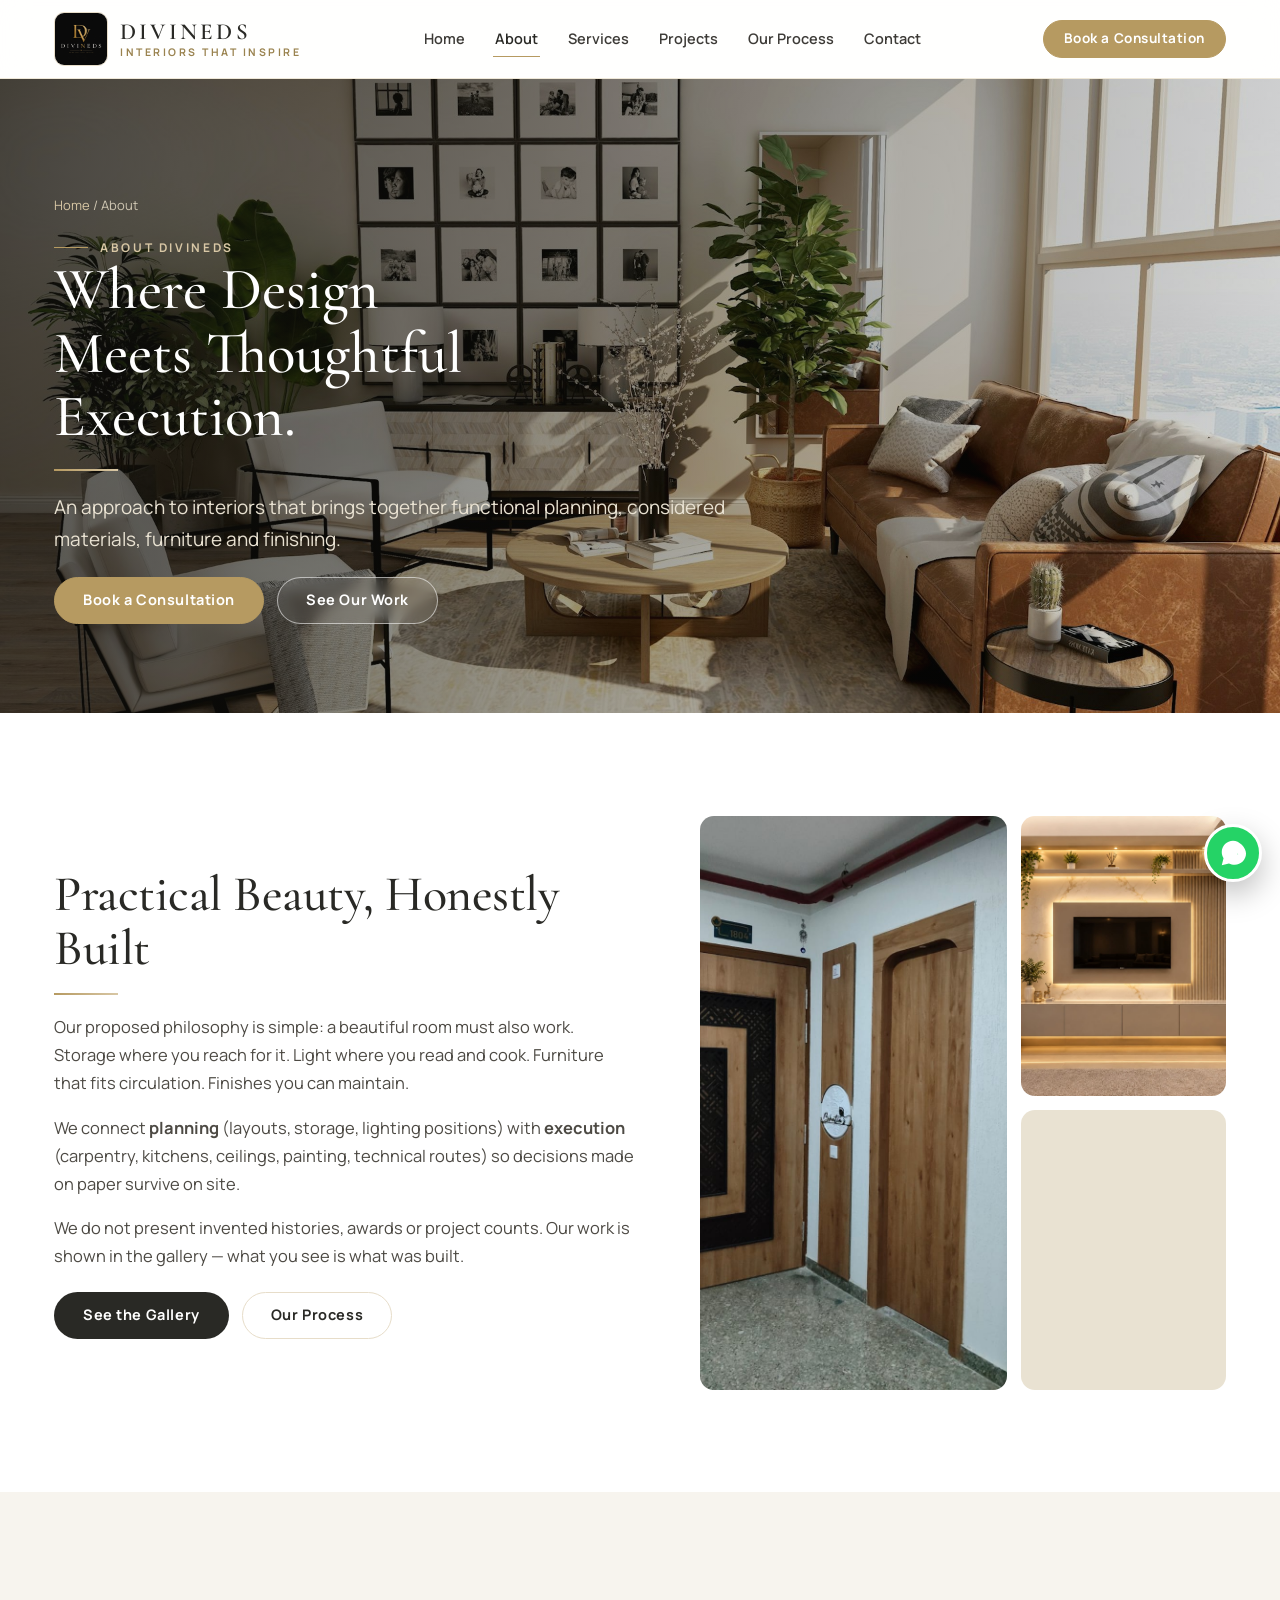
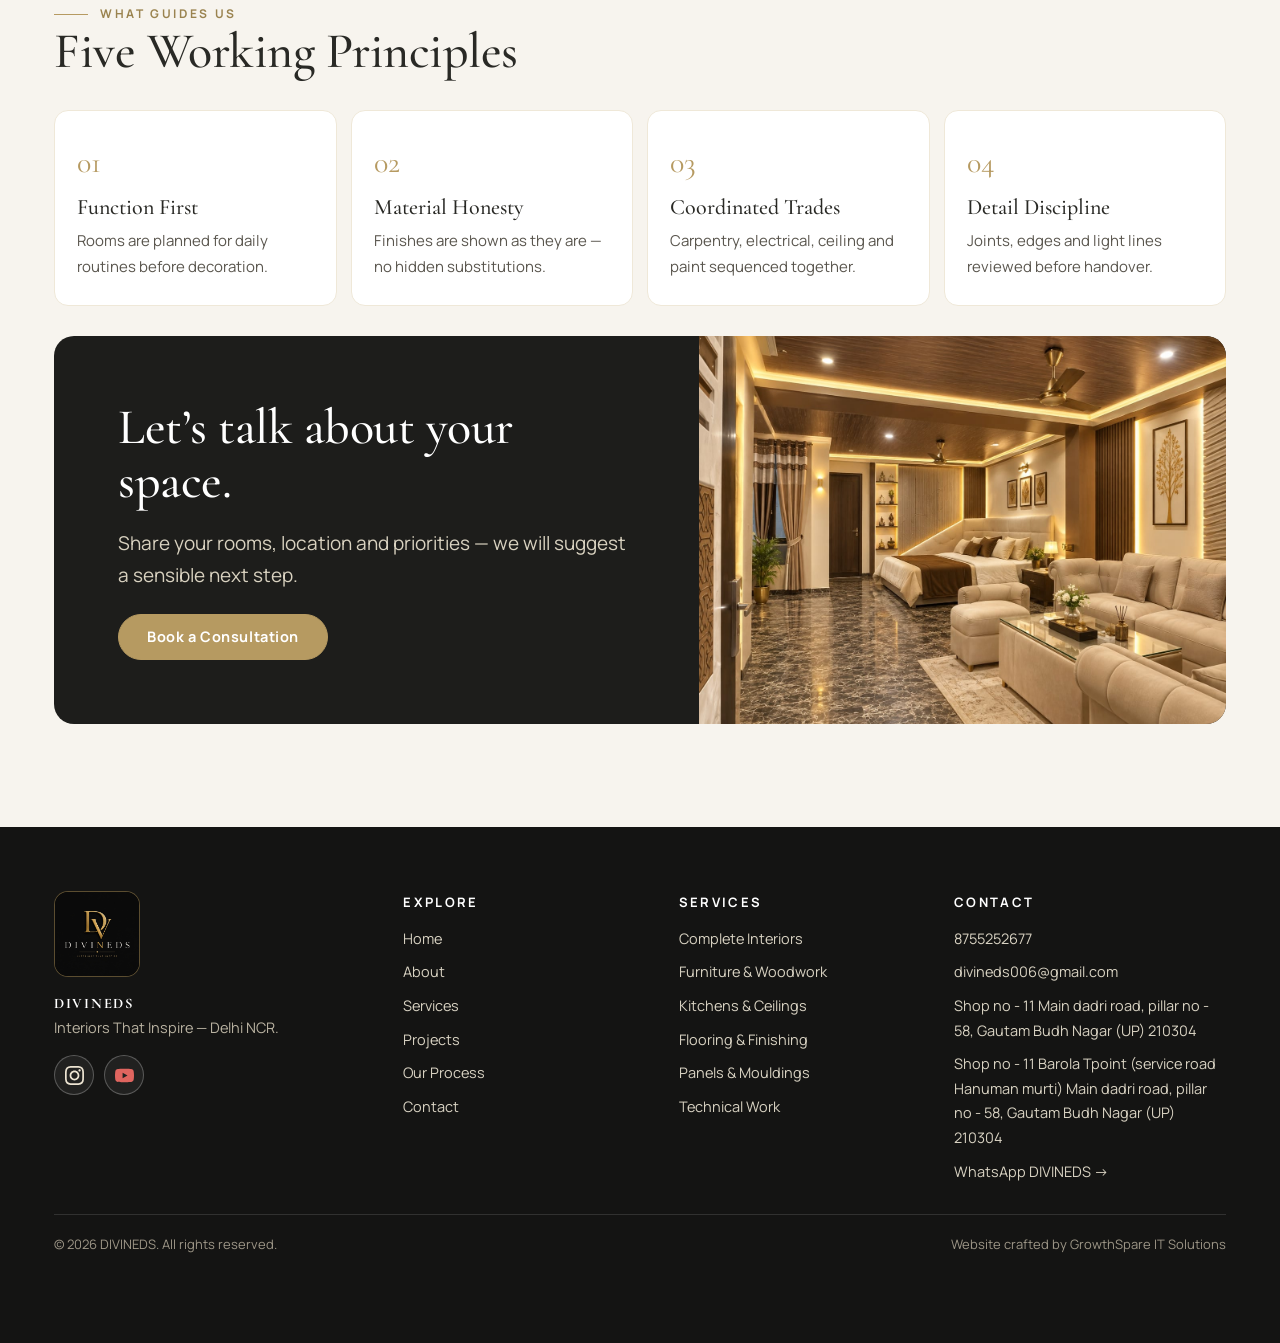
==== commit ccde8dbf: "Configure production SEO and Google indexing" ====
--- a/about.html
+++ b/about.html
@@ -4,6 +4,12 @@
 <meta charset="UTF-8"><meta name="viewport" content="width=device-width, initial-scale=1.0">
 <title>About DIVINEDS — Design Philosophy & Execution Focus | Delhi NCR</title>
 <meta name="description" content="About DIVINEDS — a Delhi NCR interior design and execution studio focused on practical functionality, thoughtful materials, furniture and finishes. Interiors That Inspire.">
+<link rel="canonical" href="https://divineds.com/about.html">
+<meta property="og:type" content="website">
+<meta property="og:url" content="https://divineds.com/about.html">
+<meta property="og:title" content="About DIVINEDS — Design Philosophy & Execution Focus | Delhi NCR">
+<meta property="og:description" content="About DIVINEDS — a Delhi NCR interior design and execution studio focused on practical functionality, thoughtful materials, furniture and finishes. Interiors That Inspire.">
+<meta property="og:image" content="https://divineds.com/logo.jpg">
 <link rel="icon" type="image/jpeg" href="logo.jpg">
 <link rel="preconnect" href="https://fonts.googleapis.com"><link rel="preconnect" href="https://fonts.gstatic.com" crossorigin>
 <link href="https://fonts.googleapis.com/css2?family=Cormorant+Garamond:wght@400;500;600&family=Manrope:wght@400;500;600;700;800&display=swap" rel="stylesheet">
